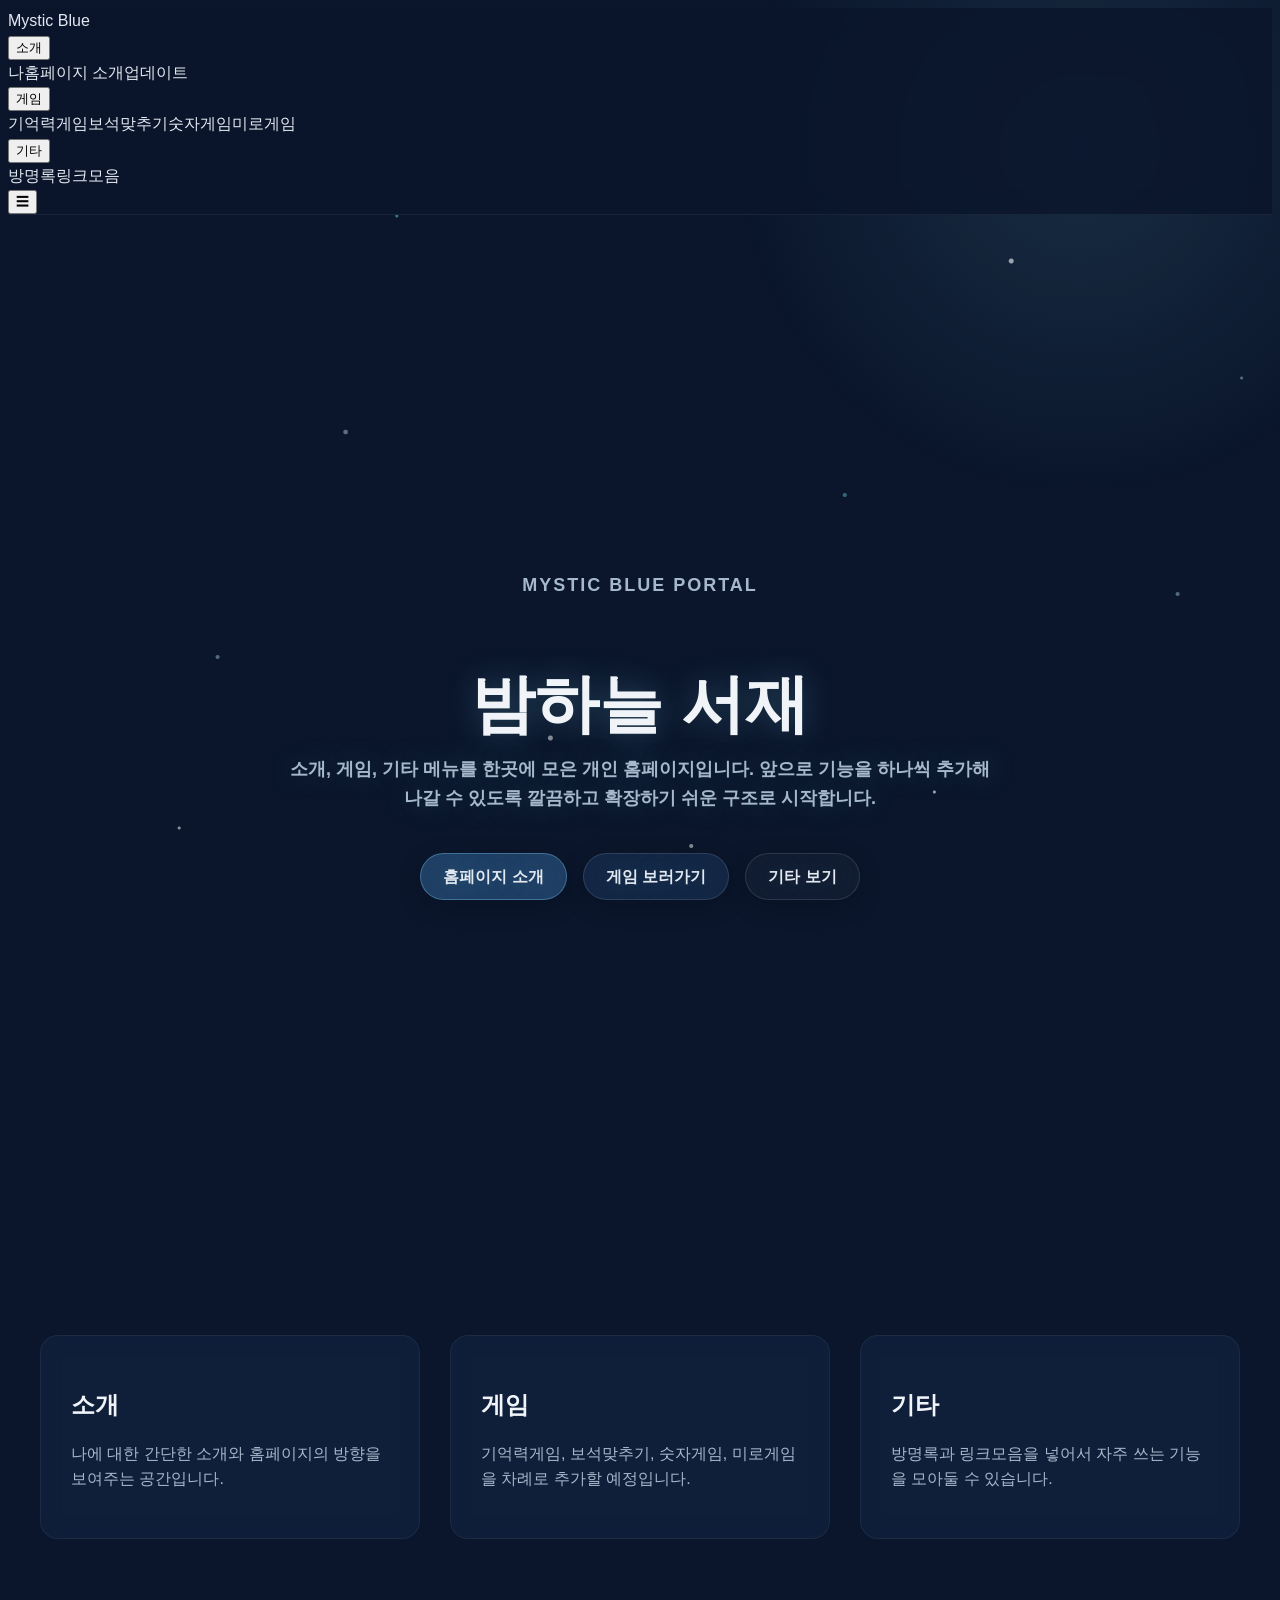
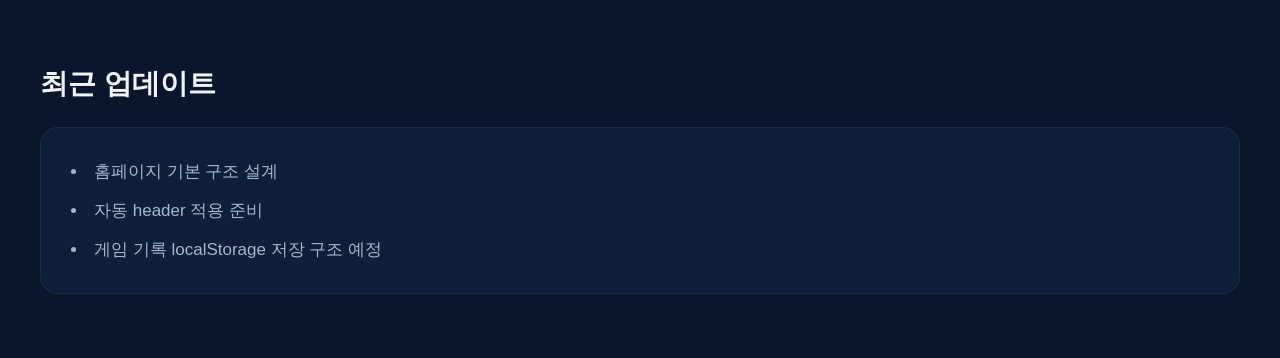
==== index.html @ fb8c06f0 "Add files via upload" ====
<!--
파일 위치:
/index.html
-->
<!DOCTYPE html>
<html lang="ko">
<head>
  <meta charset="UTF-8" />
  <meta name="viewport" content="width=device-width, initial-scale=1.0" />
  <meta name="description" content="신비로운 분위기의 개인 포털 홈페이지" />
  <title>잔별 개인 포털</title>
  <link rel="stylesheet" href="./css/style.css" />
  <script src="./js/header.js" defer></script>
</head>
<body>
  <div class="page-background" aria-hidden="true">
    <div class="stars"></div>
    <div class="particles"></div>
    <div class="fireflies"></div>
  </div>

  <div id="site-header"></div>

  <main class="main-page">
    <section class="hero">
      <div class="hero-content">
        <p class="hero-kicker">Mystic Blue Portal</p>
        <h1 class="hero-title">밤하늘 서재    <p class="hero-description">
          소개, 게임, 기타 메뉴를 한곳에 모은 개인 홈페이지입니다.
          앞으로 기능을 하나씩 추가해 나갈 수 있도록 깔끔하고 확장하기 쉬운 구조로 시작합니다.
        </p>

        <div class="hero-actions">
          <a class="btn btn-primary" href="./pages/intro-home.html">홈페이지 소개</a>
          <a class="btn btn-secondary" href="./pages/game-memory.html">게임 보러가기</a>
          <a class="btn btn-ghost" href="./pages/etc-links.html">기타 보기</a>
        </div>
      </div>
    </section>

    <section class="info-grid" aria-label="홈페이지 안내">
      <article class="info-card">
        <h2>소개</h2>
        <p>나에 대한 간단한 소개와 홈페이지의 방향을 보여주는 공간입니다.</p>
      </article>

      <article class="info-card">
        <h2>게임</h2>
        <p>기억력게임, 보석맞추기, 숫자게임, 미로게임을 차례로 추가할 예정입니다.</p>
      </article>

      <article class="info-card">
        <h2>기타</h2>
        <p>방명록과 링크모음을 넣어서 자주 쓰는 기능을 모아둘 수 있습니다.</p>
      </article>
    </section>

    <section class="update-panel" aria-label="최근 업데이트">
      <h2>최근 업데이트</h2>
      <ul class="update-list">
        <li>홈페이지 기본 구조 설계</li>
        <li>자동 header 적용 준비</li>
        <li>게임 기록 localStorage 저장 구조 예정</li>
      </ul>
    </section>
  </main>

  <noscript>
    <div class="noscript-message">
      이 홈페이지는 일부 기능에 JavaScript가 필요합니다.
    </div>
  </noscript>
</body>
</html>
---- css/style.css ----
<!--
파일 위치:
/css/style.css
-->
/*
=========================================
파일 위치
/css/style.css
Project : Small Star
Version : v0.3.0 (Complete Style Integration)
=========================================
*/

/* ===========================
   기본 설정
=========================== */

*{
    margin:0;
    padding:0;
    box-sizing:border-box;
}

html{
    scroll-behavior:smooth;
}

body{
    background:#0B162C;
    color:#E2E8F0;
    font-family:
    "Pretendard",
    "Malgun Gothic",
    sans-serif;
    line-height:1.6;
    min-height:100vh;
    overflow-x:hidden;
    position: relative;
}

/* ===========================
   공통 레이아웃
=========================== */

.container{
    width:100%;
    max-width:1200px;
    margin:0 auto;
    padding:0 20px;
}

/* 하위 페이지 공통 래퍼 */
.sub-page {
    max-width: 1200px;
    margin: 40px auto;
    padding: 0 20px;
    min-height: calc(100vh - 280px);
}

/* ===========================
   링크
=========================== */

a{
    color:inherit;
    text-decoration:none;
}

/* ===========================
   이미지
=========================== */

img{
    display:block;
    max-width:100%;
}

/* ===========================
   제목
=========================== */

h1{
    font-size:48px;
    font-weight:700;
    color:#F0F4F8;
}

h2{
    font-size:34px;
    margin-bottom:20px;
    color:#E2E8F0;
}

h3{
    font-size:24px;
    color:#E2E8F0;
}

/* ===========================
   문단
=========================== */

p{
    font-size:18px;
    color:#BAC7D5;
}

/* ===========================
   버튼 (파스텔 유리 질감)
=========================== */

.button, .btn{
    display:inline-block;
    padding:10px 22px;
    font-size:16px;
    background:rgba(56, 113, 179, 0.3);
    backdrop-filter: blur(10px);
    -webkit-backdrop-filter: blur(10px);
    color:#E2E8F0;
    border-radius:50px;
    font-weight:600;
    transition:.3s;
    box-shadow:0 6px 24px 0 rgba(0, 0, 0, 0.2);
    border: 1px solid rgba(130, 210, 245, 0.25);
    cursor: pointer;
    text-align: center;
}

.button:hover, .btn:hover{
    background:rgba(118, 215, 234, 0.25);
    border-color:rgba(130, 210, 245, 0.7);
    transform:translateY(-2px);
    box-shadow:0 0 20px rgba(118, 215, 234, 0.3);
    color:#FFFFFF;
}

.btn-primary {
    background: rgba(85, 160, 230, 0.3);
    border: 1px solid rgba(130, 210, 245, 0.35);
}
.btn-primary:hover {
    background: rgba(118, 215, 234, 0.4);
}

.btn-secondary {
    background: rgba(45, 80, 130, 0.3);
    border: 1px solid rgba(255, 255, 255, 0.12);
}
.btn-secondary:hover {
    background: rgba(60, 105, 170, 0.45);
}

.btn-ghost {
    background: rgba(255, 255, 255, 0.03);
    border: 1px solid rgba(255, 255, 255, 0.12);
}
.btn-ghost:hover {
    background: rgba(255, 255, 255, 0.08);
}

/* ===========================
   Header
=========================== */

.site-header{
    position:sticky;
    top:0;
    left:0;
    width:100%;
    z-index:1000;
    background:rgba(11, 22, 44, 0.85);
    backdrop-filter:blur(12px);
    border-bottom:1px solid rgba(255,255,255,0.06);
}

.header-inner{
    max-width:1200px;
    margin:0 auto;
    padding:18px 20px;
    display:flex;
    justify-content:space-between;
    align-items:center;
}

.logo{
    font-size:28px;
    font-weight:700;
    letter-spacing:1px;
    color:#F0F4F8;
    transition:.3s;
}

.logo:hover{
    color:#76D7EA;
}

.logo span{
    color:#76D7EA;
}

.nav{
    display:flex;
    gap:30px;
    align-items: center;
}

.nav a{
    position:relative;
    font-size:17px;
    color:#BAC7D5;
    transition:.3s;
}

.nav a:hover{
    color:#76D7EA;
}

.nav a::after{
    content:"";
    position:absolute;
    left:0;
    bottom:-6px;
    width:0;
    height:2px;
    background:#76D7EA;
    transition:.3s;
}

.nav a:hover::after{
    width:100%;
}

/* ===========================
   Hero
=========================== */

.hero{
    display:flex;
    justify-content:center;
    align-items:center;
    text-align:center;
    min-height:calc(100vh - 80px);
    padding:120px 20px;
}

.hero-content{
    max-width:760px;
}

.hero-kicker {
    font-size: 16px;
    font-weight: 600;
    color: #76D7EA;
    letter-spacing: 2px;
    text-transform: uppercase;
    margin-bottom: 12px;
}

.hero h1, .hero-title{
    margin-bottom:20px;
    font-size:64px;
    text-shadow:0 0 30px rgba(118,215,234,0.25);
    color: #F0F4F8;
}

.hero p, .hero-description{
    max-width:700px;
    margin:0 auto 40px;
    color:#A6B8CB;
    font-size: 18px;
}

.hero-buttons, .hero-actions{
    display:flex;
    justify-content:center;
    gap:16px;
    flex-wrap:wrap;
}

/* ===========================
   카드 및 그리드 시스템
=========================== */

.card-grid, .info-grid{
    display:grid;
    grid-template-columns:repeat(auto-fit,minmax(280px,1fr));
    gap:30px;
    margin-top:60px;
    max-width: 1200px;
    margin-left: auto;
    margin-right: auto;
    padding: 0 20px;
}

.card, .info-card{
    background:rgba(22, 40, 74, 0.45);
    backdrop-filter: blur(10px);
    border:1px solid rgba(255,255,255,0.06);
    border-radius:18px;
    padding:30px;
    transition:.35s;
}

.card:hover, .info-card:hover{
    transform:translateY(-8px);
    border-color:rgba(118, 215, 234, 0.4);
    box-shadow:0 15px 40px rgba(0,0,0,0.25);
    background:rgba(28, 50, 90, 0.6);
}

.card h3, .info-card h2{
    margin-bottom:15px;
    font-size: 24px;
    color: #F0F4F8;
}

.card p, .info-card p{
    color:#A6B8CB;
    font-size: 16px;
}

/* ===========================
   업데이트 패널
=========================== */

.update-panel{
    max-width: 1200px;
    margin: 60px auto 0;
    padding: 40px 20px;
}

.update-panel h2 {
    font-size: 28px;
    margin-bottom: 20px;
    color: #F0F4F8;
}

.update-list{
    background: rgba(22, 40, 74, 0.45);
    backdrop-filter: blur(10px);
    border: 1px solid rgba(255,255,255,0.06);
    border-radius: 18px;
    padding: 30px;
    list-style-position: inside;
    display: flex;
    flex-direction: column;
    gap: 12px;
}

.update-list li {
    color: #A6B8CB;
    font-size: 17px;
}

/* ===========================
   입력 및 폼 공통 스타일 (방명록, 게임 등 대응)
=========================== */

input, textarea {
    width: 100%;
    padding: 14px 18px;
    background: rgba(22, 40, 74, 0.6);
    border: 1px solid rgba(255, 255, 255, 0.1);
    border-radius: 12px;
    color: #E2E8F0;
    font-size: 16px;
    font-family: inherit;
    outline: none;
    transition: 0.3s;
}

input:focus, textarea:focus {
    border-color: #76D7EA;
    box-shadow: 0 0 12px rgba(118, 215, 234, 0.2);
}

/* ===========================
   Footer
=========================== */

footer{
    text-align:center;
    padding:40px 20px;
    color:#7A92AB;
    border-top:1px solid rgba(255,255,255,0.06);
    margin-top: 80px;
}

/* ===========================
   배경 시스템 (별, 입자, 반딧불이 구조 지원)
=========================== */

.page-background {
    position: fixed;
    inset: 0;
    pointer-events: none;
    z-index: -2;
    overflow: hidden;
}

.stars, .particles, .fireflies {
    position: absolute;
    inset: 0;
}

body::before{
    content:"";
    position:fixed;
    inset:0;
    pointer-events:none;
    opacity:.7;
    z-index:-2;
    background-image:
    radial-gradient(circle at 8% 12%, rgba(255,255,255,.85) 1px, transparent 2px),
    radial-gradient(circle at 17% 73%, rgba(180,220,255,.6) 1.5px, transparent 2.5px),
    radial-gradient(circle at 31% 24%, rgba(118,215,234,.7) 1px, transparent 2px),
    radial-gradient(circle at 43% 82%, rgba(255,255,255,.7) 2px, transparent 3px),
    radial-gradient(circle at 58% 17%, rgba(200,230,255,.8) 1.2px, transparent 2.2px),
    radial-gradient(circle at 66% 55%, rgba(118,215,234,.6) 1.5px, transparent 2.5px),
    radial-gradient(circle at 79% 29%, rgba(255,255,255,.85) 2px, transparent 3px),
    radial-gradient(circle at 92% 66%, rgba(180,220,255,.6) 1.5px, transparent 2.5px),
    radial-gradient(circle at 14% 92%, rgba(255,255,255,.75) 1px, transparent 2px),
    radial-gradient(circle at 27% 48%, rgba(200,230,255,.6) 1.8px, transparent 2.8px),
    radial-gradient(circle at 39% 6%, rgba(118,215,234,.7) 1px, transparent 2px),
    radial-gradient(circle at 54% 94%, rgba(255,255,255,.7) 1.5px, transparent 2.5px),
    radial-gradient(circle at 73% 88%, rgba(255,255,255,.85) 1px, transparent 2px),
    radial-gradient(circle at 88% 11%, rgba(118,215,234,.65) 2px, transparent 3px),
    radial-gradient(circle at 97% 42%, rgba(180,220,255,.6) 1px, transparent 2px);
    animation:starFloat 35s ease-in-out infinite alternate;
}

@keyframes starFloat{
    0%{
        transform:translateY(0) scale(1);
        opacity:.65;
    }
    50%{
        opacity:.9;
    }
    100%{
        transform:translateY(-20px) scale(1.02);
        opacity:.75;
    }
}

body::after{
    content:"";
    position:fixed;
    width:700px;
    height:700px;
    top:-200px;
    right:-150px;
    border-radius:50%;
    background:radial-gradient(circle,
    rgba(118,215,234,.12),
    transparent 70%);
    pointer-events:none;
    z-index:-1;
}

/* ===========================
   Section
=========================== */

section{
    padding:80px 0;
}

/* ===========================
   Noscript 메시지
=========================== */
.noscript-message {
    text-align: center;
    padding: 20px;
    background: #16284A;
    color: #E2E8F0;
}

/* ===========================
   Responsive
=========================== */

@media (max-width:768px){

    .header-inner{
        flex-direction:column;
        gap:20px;
    }

    .nav{
        gap:18px;
        flex-wrap:wrap;
        justify-content:center;
    }

    h1, .hero-title{
        font-size:36px;
    }

    p, .hero-description{
        font-size:16px;
    }

    .hero{
        min-height:auto;
        padding:80px 20px;
    }

    .hero-buttons, .hero-actions{
        flex-direction:column;
        align-items:center;
    }

    .hero-buttons .btn, .hero-actions .btn,
    .hero-buttons .button, .hero-actions .button {
        width: 100%;
        max-width: 260px;
    }
}
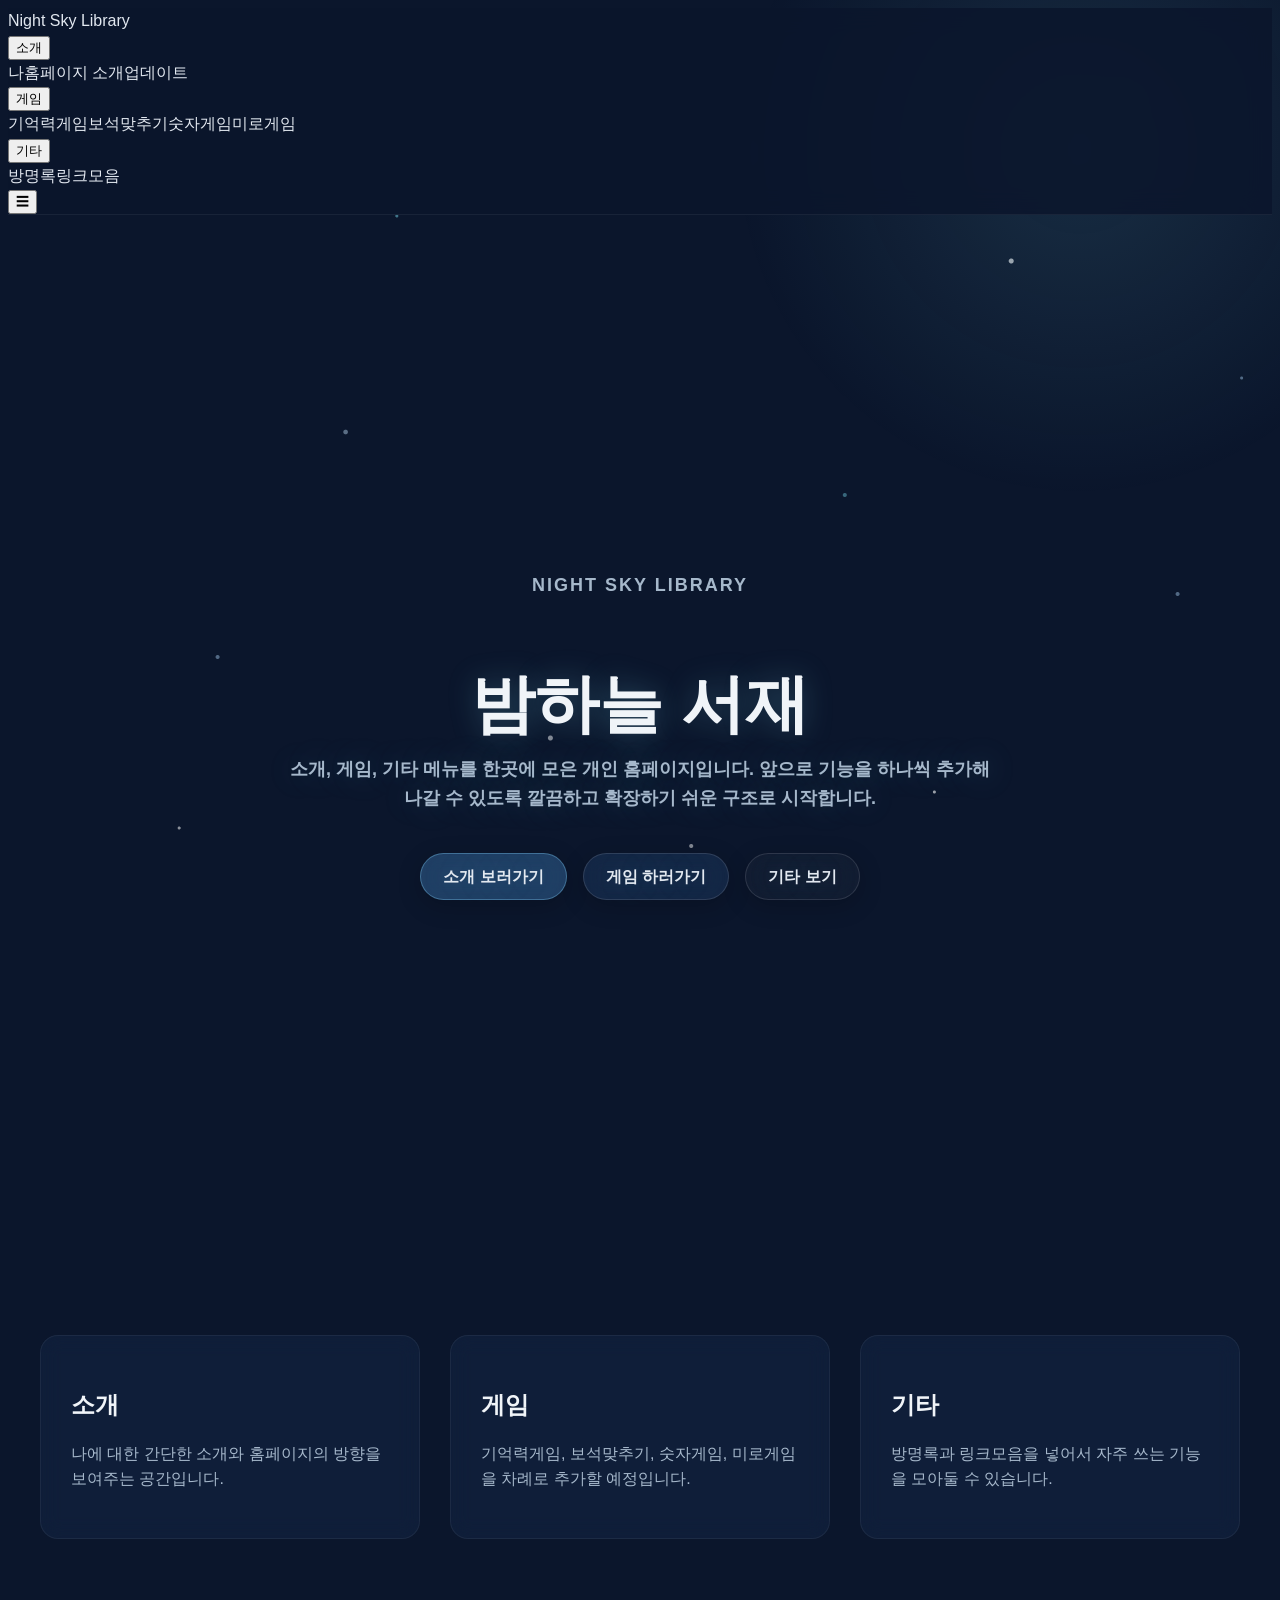
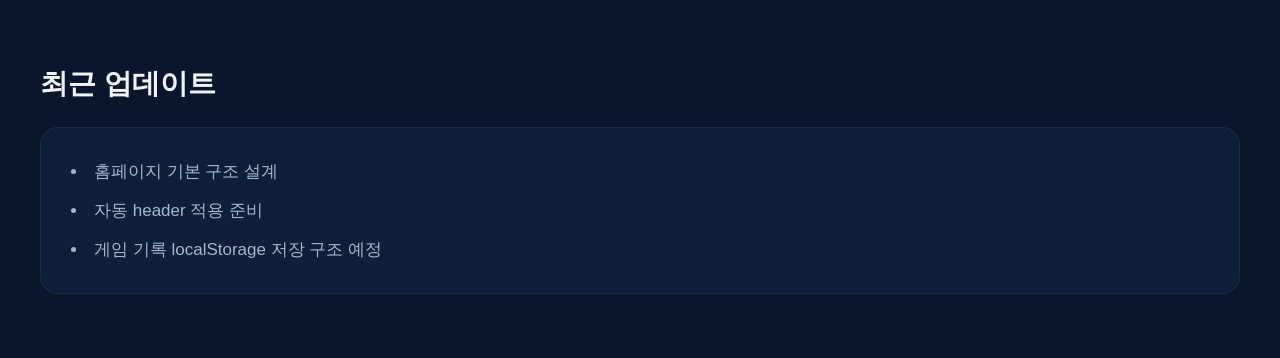
==== commit 0e3a62a2: "Add files via upload" ====
--- a/index.html
+++ b/index.html
@@ -24,15 +24,15 @@
   <main class="main-page">
     <section class="hero">
       <div class="hero-content">
-        <p class="hero-kicker">Mystic Blue Portal</p>
+        <p class="hero-kicker">Night Sky Library</p>
         <h1 class="hero-title">밤하늘 서재    <p class="hero-description">
           소개, 게임, 기타 메뉴를 한곳에 모은 개인 홈페이지입니다.
           앞으로 기능을 하나씩 추가해 나갈 수 있도록 깔끔하고 확장하기 쉬운 구조로 시작합니다.
         </p>
 
         <div class="hero-actions">
-          <a class="btn btn-primary" href="./pages/intro-home.html">홈페이지 소개</a>
-          <a class="btn btn-secondary" href="./pages/game-memory.html">게임 보러가기</a>
+          <a class="btn btn-primary" href="./pages/intro-home.html">소개 보러가기</a>
+          <a class="btn btn-secondary" href="./pages/game.html">게임 하러가기</a>
           <a class="btn btn-ghost" href="./pages/etc-links.html">기타 보기</a>
         </div>
       </div>
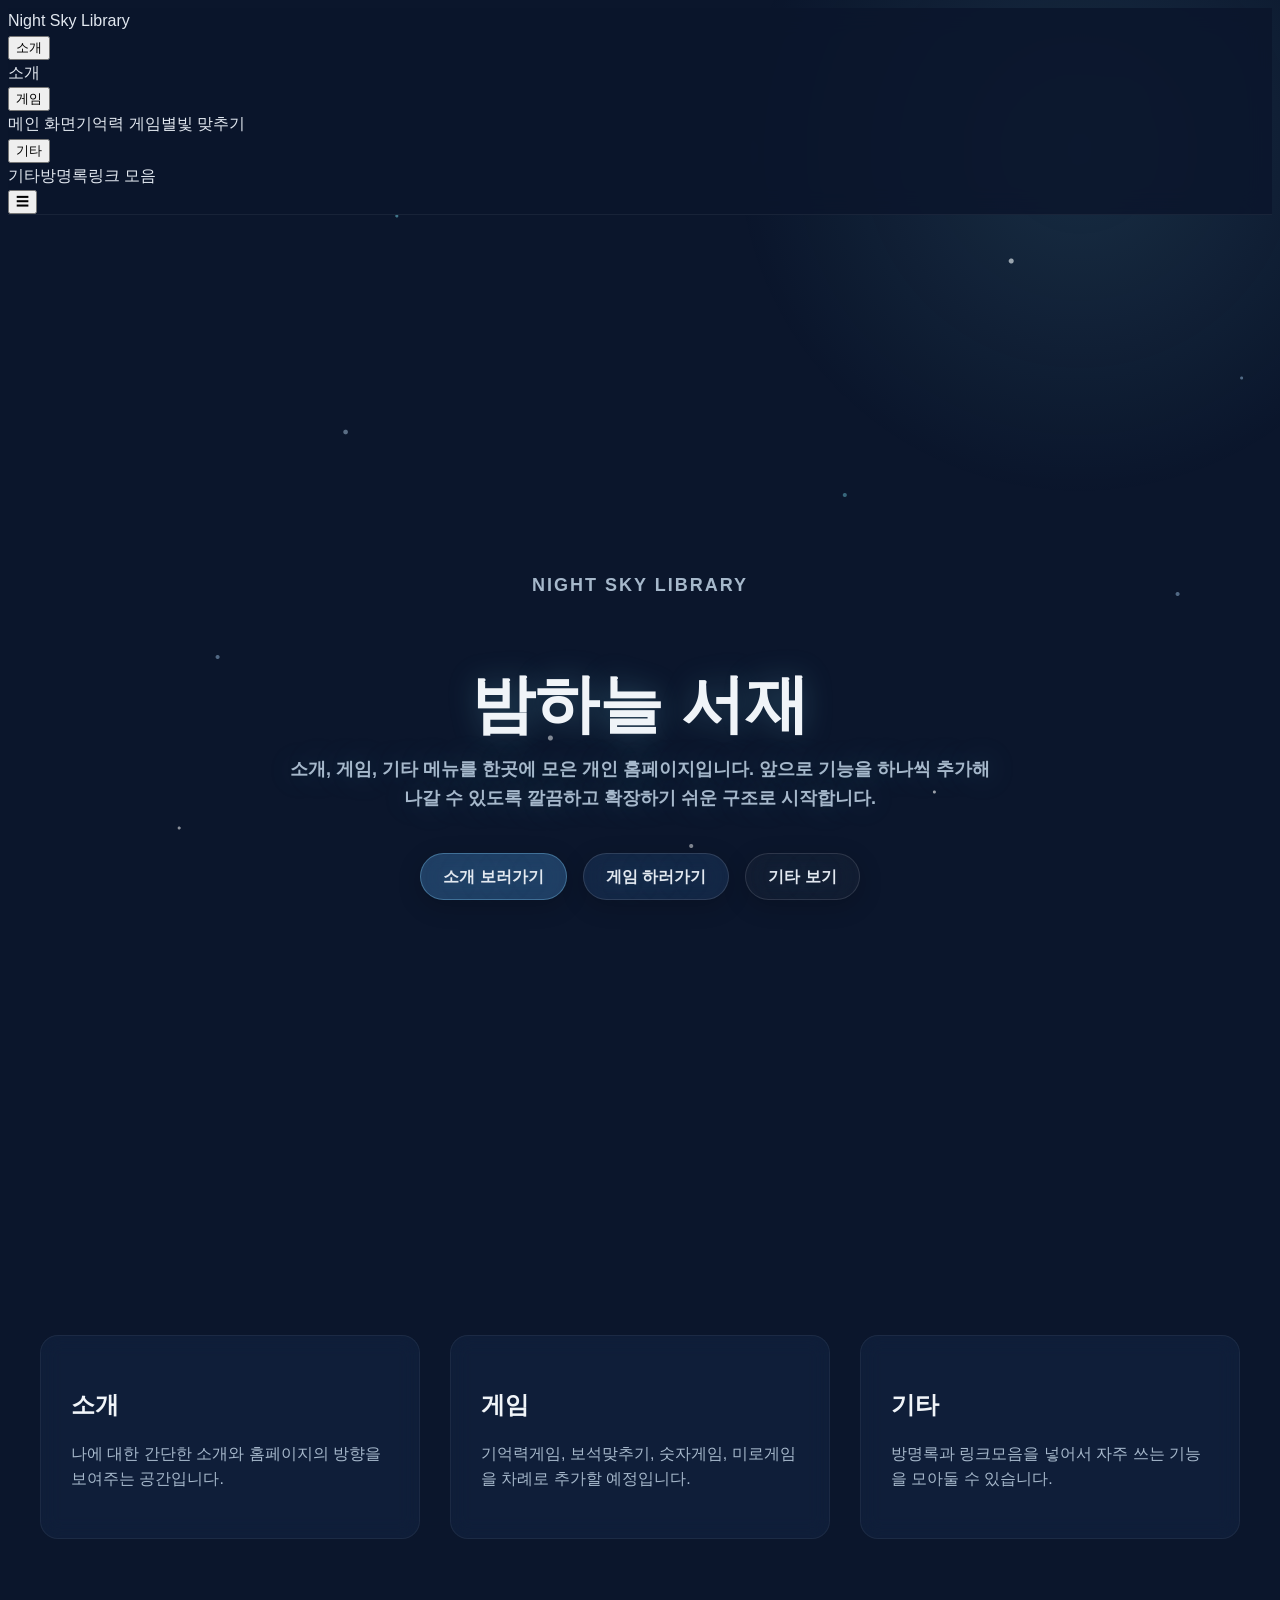
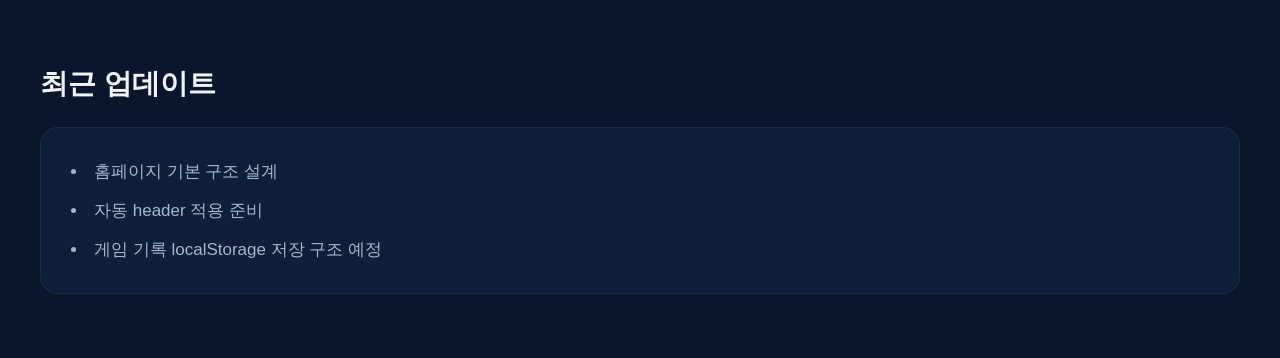
==== commit 76f093be: "Add files via upload" ====
--- a/index.html
+++ b/index.html
@@ -33,7 +33,7 @@
         <div class="hero-actions">
           <a class="btn btn-primary" href="./pages/intro-home.html">소개 보러가기</a>
           <a class="btn btn-secondary" href="./pages/game.html">게임 하러가기</a>
-          <a class="btn btn-ghost" href="./pages/etc-links.html">기타 보기</a>
+          <a class="btn btn-ghost" href="./pages/others.html">기타 보기</a>
         </div>
       </div>
     </section>
